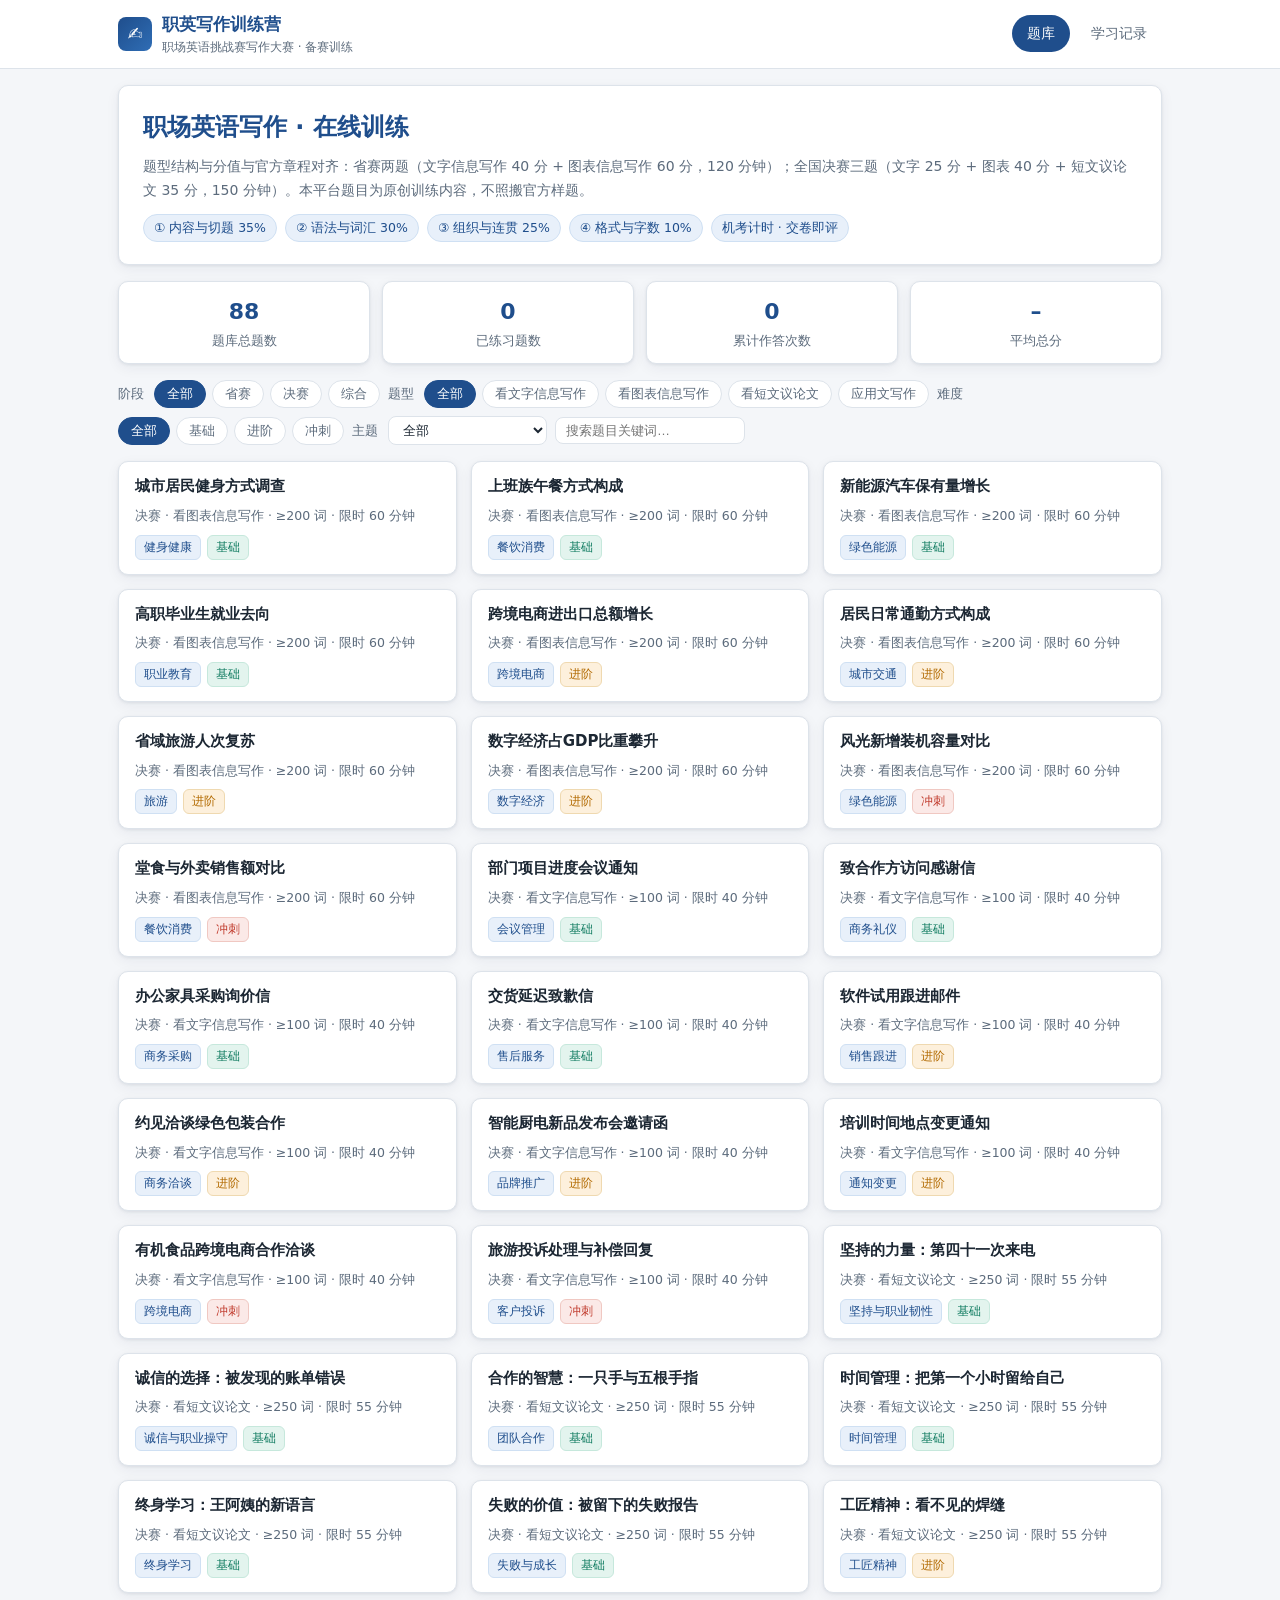
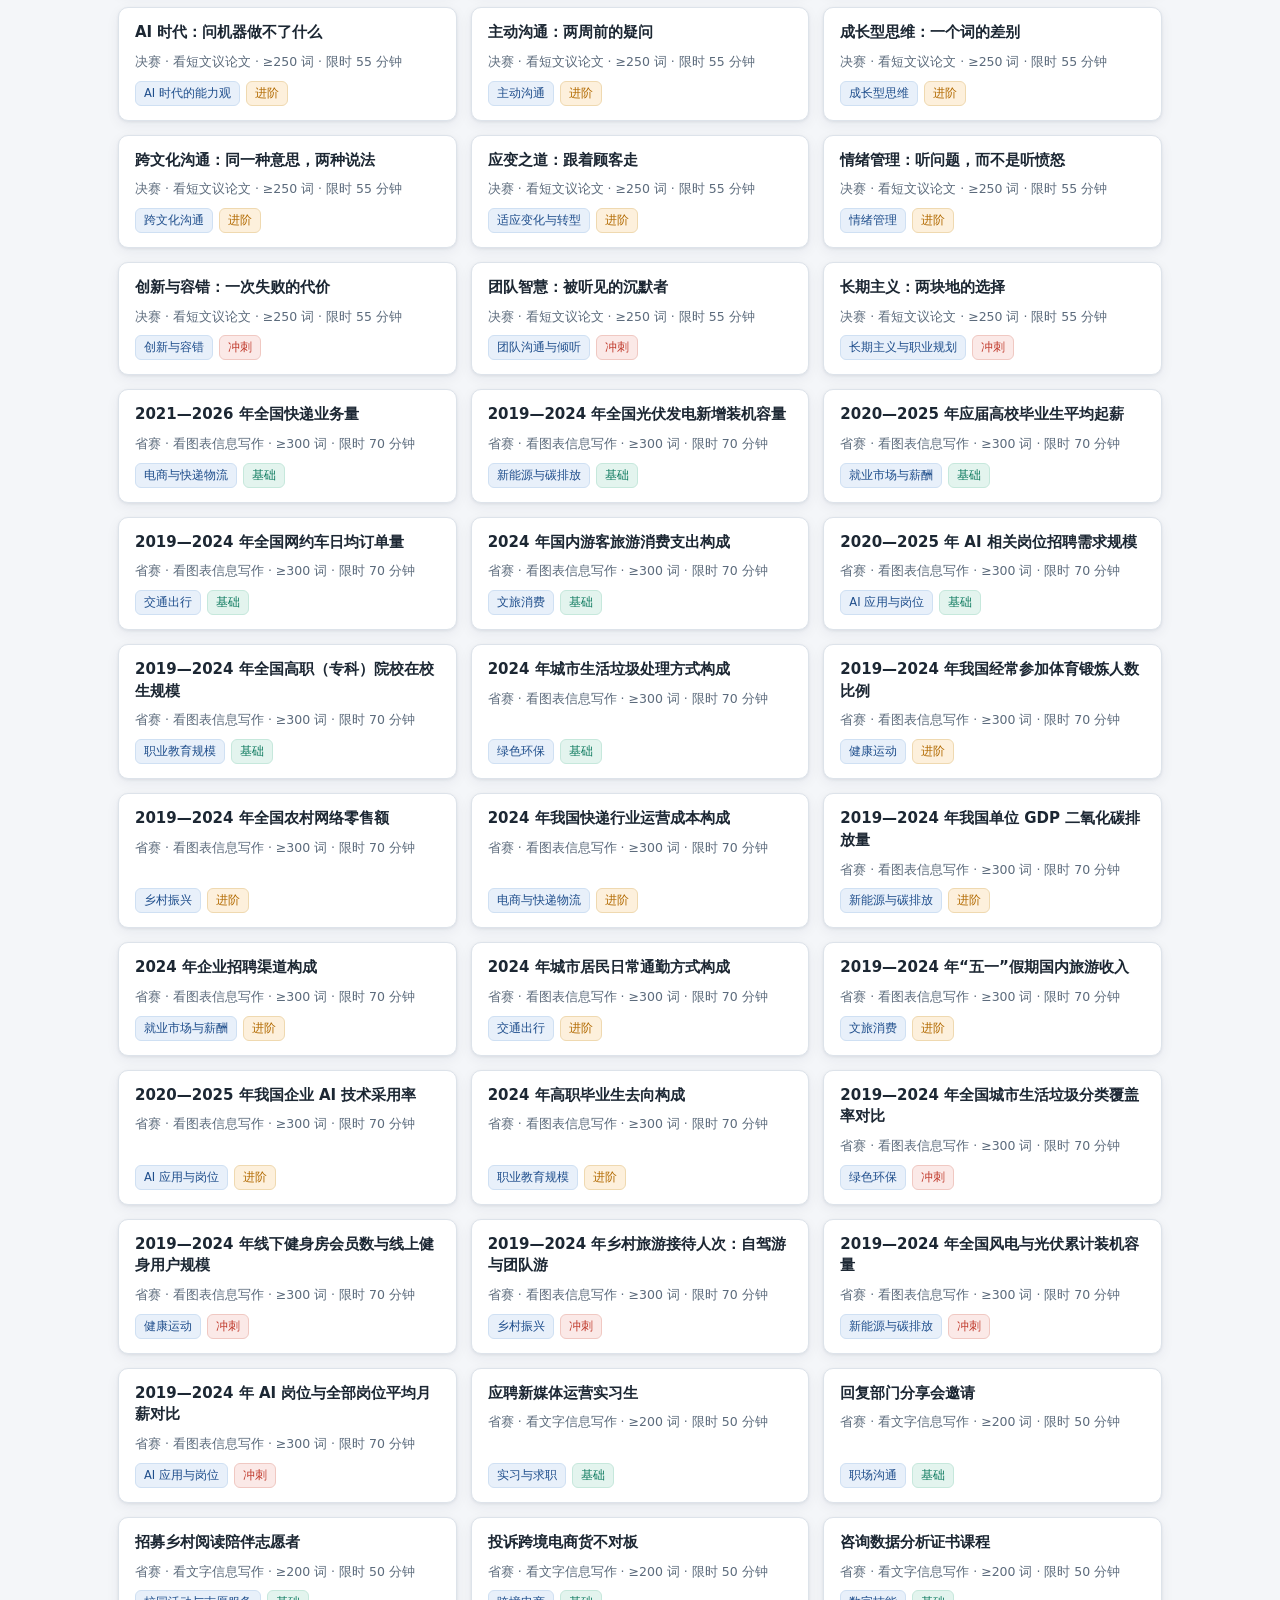
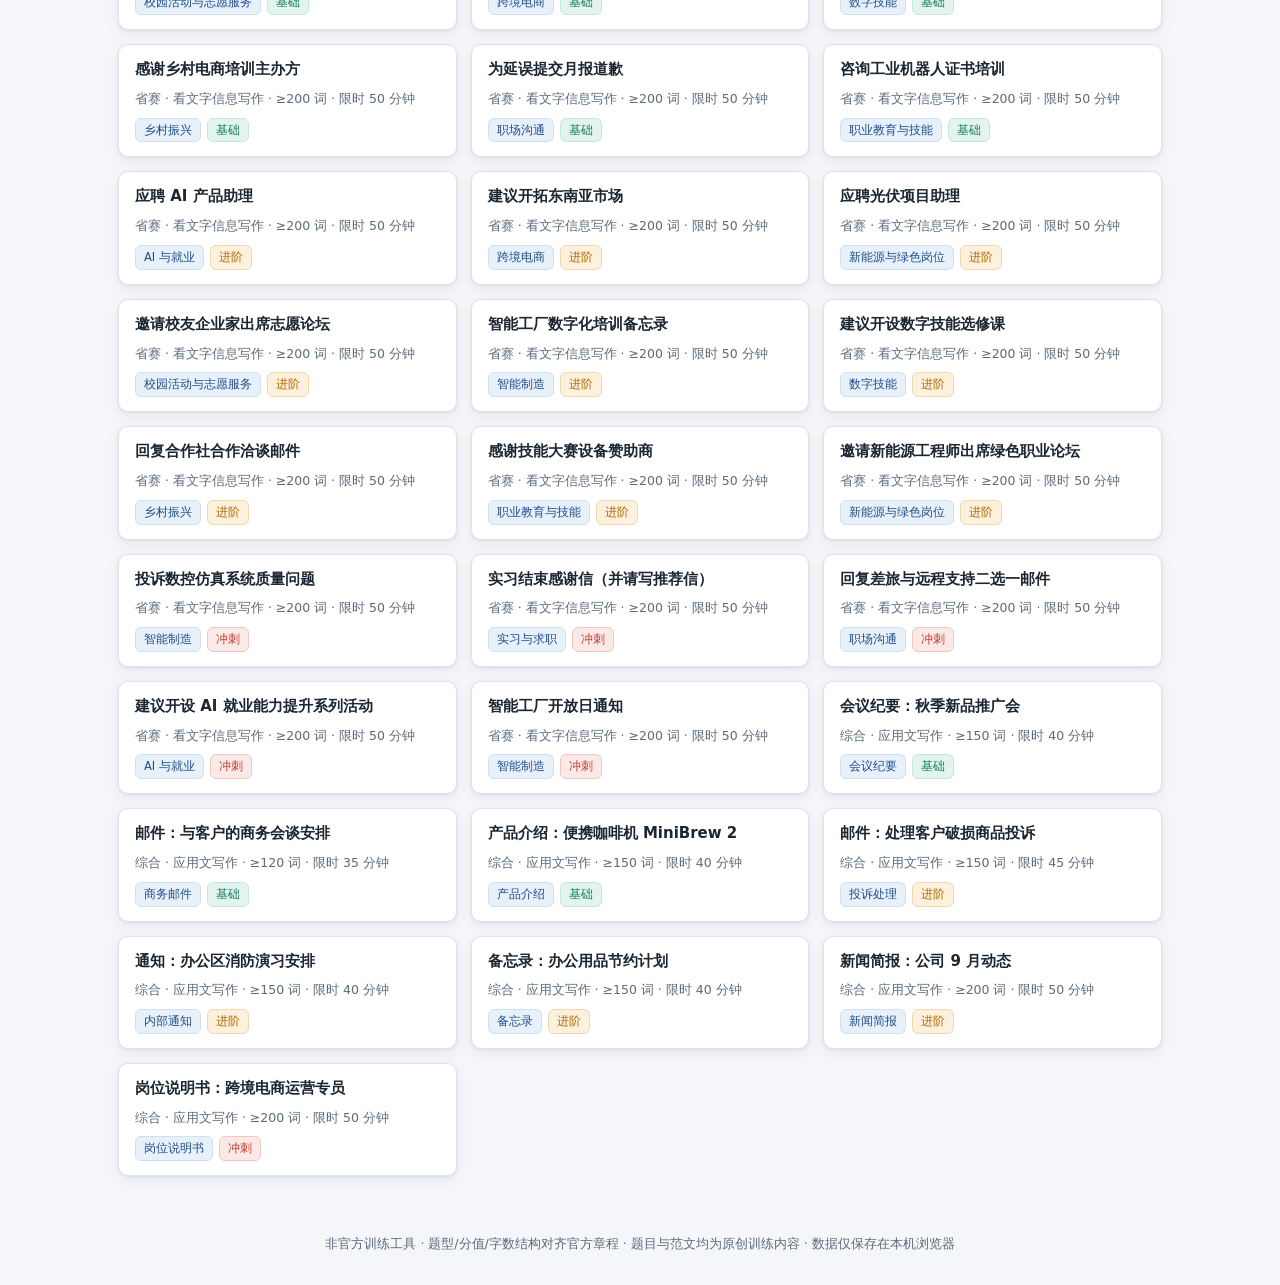
==== index.html @ 0bfd30a5 "feat: 职英写作训练营 · 职场英语挑战赛写作大赛训练网站 - 88 道原创题库（省赛文字 22 / 省赛图表 22 / 决赛文字 10 / 决赛图表 10 / 议论文 16 / 应用文 8） -" ====
<!DOCTYPE html>
<html lang="zh-CN">
<head>
  <meta charset="UTF-8">
  <meta name="viewport" content="width=device-width, initial-scale=1.0">
  <title>职英写作训练营 · 题库</title>
  <link rel="icon" href="data:,">
  <link rel="stylesheet" href="./css/style.css">
</head>
<body>
  <header class="site-header">
    <div class="header-inner">
      <div class="brand">
        <span class="logo">✍</span>
        <div>
          <div class="name">职英写作训练营</div>
          <div class="sub">职场英语挑战赛写作大赛 · 备赛训练</div>
        </div>
      </div>
      <nav class="site-nav">
        <a href="./index.html" class="active">题库</a>
        <a href="./history.html">学习记录</a>
      </nav>
    </div>
  </header>

  <main class="container">
    <section class="card hero">
      <h1>职场英语写作 · 在线训练</h1>
      <p>题型结构与分值与官方章程对齐：省赛两题（文字信息写作 40 分 + 图表信息写作 60 分，120 分钟）；全国决赛三题（文字 25 分 + 图表 40 分 + 短文议论文 35 分，150 分钟）。本平台题目为原创训练内容，不照搬官方样题。</p>
      <div class="rubric">
        <span class="tag">① 内容与切题 35%</span>
        <span class="tag">② 语法与词汇 30%</span>
        <span class="tag">③ 组织与连贯 25%</span>
        <span class="tag">④ 格式与字数 10%</span>
        <span class="tag">机考计时 · 交卷即评</span>
      </div>
    </section>

    <div class="stats">
      <div class="stat"><div class="num" id="statTotal">–</div><div class="lbl">题库总题数</div></div>
      <div class="stat"><div class="num" id="statDone">–</div><div class="lbl">已练习题数</div></div>
      <div class="stat"><div class="num" id="statTimes">–</div><div class="lbl">累计作答次数</div></div>
      <div class="stat"><div class="num" id="statAvg">–</div><div class="lbl">平均总分</div></div>
    </div>

    <div class="filters">
      <span class="flabel">阶段</span>
      <div class="fgroup" id="fStage">
        <button class="chip active" data-v="全部">全部</button>
        <button class="chip" data-v="省赛">省赛</button>
        <button class="chip" data-v="决赛">决赛</button>
        <button class="chip" data-v="综合">综合</button>
      </div>
      <span class="flabel">题型</span>
      <div class="fgroup" id="fType">
        <button class="chip active" data-v="全部">全部</button>
        <button class="chip" data-v="看文字信息写作">看文字信息写作</button>
        <button class="chip" data-v="看图表信息写作">看图表信息写作</button>
        <button class="chip" data-v="看短文议论文">看短文议论文</button>
        <button class="chip" data-v="应用文写作">应用文写作</button>
      </div>
      <span class="flabel">难度</span>
      <div class="fgroup" id="fDiff">
        <button class="chip active" data-v="全部">全部</button>
        <button class="chip" data-v="基础">基础</button>
        <button class="chip" data-v="进阶">进阶</button>
        <button class="chip" data-v="冲刺">冲刺</button>
      </div>
      <span class="flabel">主题</span>
      <select id="fTheme"><option value="全部">全部</option></select>
      <input type="search" id="fSearch" placeholder="搜索题目关键词…">
    </div>

    <div class="qgrid" id="qGrid"></div>
    <div class="empty-tip hidden" id="qEmpty">没有符合条件的题目，换个筛选条件试试。</div>
  </main>

  <footer class="site-footer">
    非官方训练工具 · 题型/分值/字数结构对齐官方章程 · 题目与范文均为原创训练内容 · 数据仅保存在本机浏览器
  </footer>

  <script src="./js/questions-data.js"></script>
  <script src="./js/app.js"></script>
</body>
</html>
---- css/style.css ----
/* ============================================================
   职英写作训练营 · 全站样式
   简洁、专业、专注写作（响应式：电脑 + 手机）
   ============================================================ */
:root {
  --bg: #f4f6f9;
  --card: #ffffff;
  --ink: #1c2733;
  --muted: #5c6b7c;
  --line: #dde3ea;
  --brand: #1f4e8c;
  --brand-2: #2f6db5;
  --brand-soft: #e8f0fa;
  --ok: #0e7a5f;
  --ok-soft: #e3f4ee;
  --warn: #b26a00;
  --warn-soft: #fdf0dc;
  --danger: #c0392b;
  --danger-soft: #fbe9e7;
  --radius: 10px;
  --shadow: 0 1px 3px rgba(20, 40, 70, .08), 0 4px 14px rgba(20, 40, 70, .06);
  --serif: Georgia, "Times New Roman", "Songti SC", serif;
  --mono: "SF Mono", Consolas, "Courier New", monospace;
}

* { box-sizing: border-box; }
html, body { margin: 0; padding: 0; }
body {
  background: var(--bg);
  color: var(--ink);
  font-family: -apple-system, "Segoe UI", "PingFang SC", "Microsoft YaHei", system-ui, sans-serif;
  font-size: 15px;
  line-height: 1.65;
}
a { color: var(--brand-2); text-decoration: none; }
a:hover { text-decoration: underline; }

.container { max-width: 1080px; margin: 0 auto; padding: 16px 18px 48px; }

/* ---------- 顶栏 ---------- */
.site-header {
  background: var(--card);
  border-bottom: 1px solid var(--line);
  position: sticky; top: 0; z-index: 20;
}
.header-inner {
  max-width: 1080px; margin: 0 auto; padding: 10px 18px;
  display: flex; align-items: center; gap: 18px; flex-wrap: wrap;
}
.brand { display: flex; align-items: center; gap: 10px; }
.brand .logo {
  width: 34px; height: 34px; border-radius: 8px;
  background: linear-gradient(135deg, var(--brand), var(--brand-2));
  color: #fff; display: flex; align-items: center; justify-content: center;
  font-size: 18px; flex: 0 0 auto;
}
.brand .name { font-size: 17px; font-weight: 700; color: var(--brand); }
.brand .sub { font-size: 12px; color: var(--muted); }
.site-nav { margin-left: auto; display: flex; gap: 6px; }
.site-nav a {
  padding: 6px 14px; border-radius: 999px; color: var(--muted);
  font-size: 14px; border: 1px solid transparent;
}
.site-nav a:hover { text-decoration: none; background: var(--brand-soft); color: var(--brand); }
.site-nav a.active { background: var(--brand); color: #fff; }

/* ---------- 卡片与区块 ---------- */
.card {
  background: var(--card); border: 1px solid var(--line);
  border-radius: var(--radius); box-shadow: var(--shadow);
  padding: 18px 20px; margin-bottom: 16px;
}
.card h2, .card h3 { margin: 0 0 12px; color: var(--ink); }
h2.sec-title { font-size: 18px; }
h3.sec-title { font-size: 15px; color: var(--brand); }

/* ---------- 首页 hero 与统计 ---------- */
.hero { padding: 22px 24px; }
.hero h1 { margin: 0 0 8px; font-size: 24px; color: var(--brand); }
.hero p { margin: 0; color: var(--muted); font-size: 14px; }
.hero .rubric {
  margin-top: 12px; display: flex; flex-wrap: wrap; gap: 8px;
}
.rubric .tag {
  font-size: 12.5px; color: var(--brand);
  background: var(--brand-soft); border: 1px solid #cfe0f3;
  padding: 3px 10px; border-radius: 999px;
}
.stats {
  display: grid; grid-template-columns: repeat(4, 1fr); gap: 12px; margin-bottom: 16px;
}
.stat {
  background: var(--card); border: 1px solid var(--line); border-radius: var(--radius);
  box-shadow: var(--shadow); padding: 12px 16px; text-align: center;
}
.stat .num { font-size: 22px; font-weight: 700; color: var(--brand); }
.stat .lbl { font-size: 12.5px; color: var(--muted); }

/* ---------- 筛选器 ---------- */
.filters { display: flex; flex-wrap: wrap; gap: 8px; align-items: center; margin-bottom: 16px; }
.filters .fgroup { display: flex; flex-wrap: wrap; gap: 6px; align-items: center; }
.filters .flabel { font-size: 13px; color: var(--muted); margin-right: 2px; }
.chip {
  border: 1px solid var(--line); background: var(--card); color: var(--muted);
  padding: 4px 12px; border-radius: 999px; font-size: 13px; cursor: pointer;
  transition: all .15s;
}
.chip:hover { border-color: var(--brand-2); color: var(--brand); }
.chip.active { background: var(--brand); border-color: var(--brand); color: #fff; }
.filters select, .filters input[type=search] {
  border: 1px solid var(--line); border-radius: 8px; padding: 5px 10px;
  font-size: 13px; background: var(--card); color: var(--ink);
}
.filters input[type=search] { min-width: 170px; }

/* ---------- 题库卡片网格 ---------- */
.qgrid { display: grid; grid-template-columns: repeat(auto-fill, minmax(255px, 1fr)); gap: 14px; }
.qcard {
  background: var(--card); border: 1px solid var(--line); border-radius: var(--radius);
  box-shadow: var(--shadow); padding: 14px 16px; cursor: pointer;
  display: flex; flex-direction: column; gap: 8px; transition: transform .12s, border-color .12s;
}
.qcard:hover { transform: translateY(-2px); border-color: var(--brand-2); }
.qcard .qtitle { font-size: 15px; font-weight: 600; color: var(--ink); line-height: 1.45; }
.qcard .qmeta { font-size: 12.5px; color: var(--muted); }
.qcard .badges { display: flex; flex-wrap: wrap; gap: 6px; margin-top: auto; }
.badge {
  font-size: 11.5px; padding: 2px 8px; border-radius: 6px;
  background: var(--brand-soft); color: var(--brand); border: 1px solid #cfe0f3;
}
.badge.type-b { background: #f0f4e9; color: #4a6b1a; border-color: #d8e4c3; }
.badge.diff-基础 { background: var(--ok-soft); color: var(--ok); border-color: #c6e8dc; }
.badge.diff-进阶 { background: var(--warn-soft); color: var(--warn); border-color: #efd9b0; }
.badge.diff-冲刺 { background: var(--danger-soft); color: var(--danger); border-color: #f0c8c2; }
.badge.done { background: #eef2f7; color: #4a5a6d; border-color: #d5dde6; }

/* ---------- 按钮 ---------- */
.btn {
  display: inline-flex; align-items: center; gap: 6px;
  border: 1px solid var(--line); background: var(--card); color: var(--ink);
  border-radius: 8px; padding: 8px 16px; font-size: 14px; cursor: pointer;
  transition: all .15s; font-family: inherit;
}
.btn:hover { border-color: var(--brand-2); color: var(--brand); }
.btn.primary { background: var(--brand); border-color: var(--brand); color: #fff; }
.btn.primary:hover { background: var(--brand-2); border-color: var(--brand-2); color: #fff; }
.btn.danger { background: var(--danger); border-color: var(--danger); color: #fff; }
.btn.danger:hover { filter: brightness(1.08); color: #fff; }
.btn.ghost { background: transparent; }
.btn:disabled { opacity: .55; cursor: not-allowed; }
.btn.sm { padding: 4px 10px; font-size: 12.5px; border-radius: 6px; }

/* ---------- 作答页 ---------- */
.practice-wrap { display: grid; grid-template-columns: minmax(0, 5fr) minmax(0, 6fr); gap: 16px; align-items: start; }
@media (max-width: 860px) { .practice-wrap { grid-template-columns: 1fr; } }
.sticky-panel { position: sticky; top: 70px; }

.qpanel .qtitle { font-size: 18px; font-weight: 700; margin: 0 0 10px; }
.qpanel .badges { display: flex; flex-wrap: wrap; gap: 6px; margin-bottom: 10px; }
.qpanel .meta-line { font-size: 13px; color: var(--muted); margin-bottom: 12px; }
.qpanel .block-label { font-size: 13px; font-weight: 700; color: var(--brand); margin: 12px 0 6px; }
.materials {
  background: #fafbfd; border: 1px solid var(--line); border-radius: 8px;
  padding: 12px 14px; font-size: 13.5px; white-space: pre-wrap; max-height: 420px; overflow: auto;
}
.tips-list { margin: 6px 0 0; padding-left: 18px; font-size: 13px; color: var(--muted); }
.tips-list li { margin-bottom: 4px; }
.chart-box { background: #fafbfd; border: 1px solid var(--line); border-radius: 8px; padding: 12px; }
.chart-box svg { width: 100%; height: auto; display: block; }
.chart-note { font-size: 12px; color: var(--muted); margin-top: 6px; }

/* 计时器 */
.timer-bar {
  display: flex; align-items: center; justify-content: space-between; gap: 10px;
  background: var(--card); border: 1px solid var(--line); border-radius: var(--radius);
  box-shadow: var(--shadow); padding: 10px 16px; margin-bottom: 12px;
}
.timer { font-family: var(--mono); font-size: 26px; font-weight: 700; color: var(--brand); }
.timer.warn { color: var(--warn); }
.timer.over { color: var(--danger); }
.timer-lbl { font-size: 12.5px; color: var(--muted); }

.write-card { padding: 16px 20px; }
.counter-line {
  display: flex; flex-wrap: wrap; gap: 14px; align-items: center;
  font-size: 13px; color: var(--muted); margin-bottom: 8px;
}
.counter-line b { color: var(--ink); }
.counter-line .ok { color: var(--ok); font-weight: 700; }
.counter-line .bad { color: var(--danger); font-weight: 700; }
#essay {
  width: 100%; min-height: 380px; resize: vertical;
  border: 1px solid var(--line); border-radius: 8px; padding: 14px 16px;
  font-family: var(--serif); font-size: 16px; line-height: 1.8; color: var(--ink);
  background: #fff; outline: none;
}
#essay:focus { border-color: var(--brand-2); box-shadow: 0 0 0 3px rgba(47,109,181,.15); }
.actions { display: flex; flex-wrap: wrap; gap: 10px; margin-top: 12px; }

/* ---------- 结果页 ---------- */
.score-head { display: flex; flex-wrap: wrap; gap: 20px; align-items: center; }
.score-total { text-align: center; min-width: 130px; }
.score-total .big { font-size: 46px; font-weight: 800; color: var(--brand); line-height: 1.1; }
.score-total .grade {
  display: inline-block; margin-top: 4px; padding: 2px 14px; border-radius: 999px;
  font-size: 15px; font-weight: 700; background: var(--brand-soft); color: var(--brand);
}
.score-total .grade.g-A { background: var(--ok-soft); color: var(--ok); }
.score-total .grade.g-B { background: #e9f0fb; color: #3566b8; }
.score-total .grade.g-C { background: var(--warn-soft); color: var(--warn); }
.score-total .grade.g-D { background: var(--danger-soft); color: var(--danger); }
.score-meta { font-size: 13px; color: var(--muted); line-height: 1.9; }
.mode-badge { font-size: 12px; padding: 2px 8px; border-radius: 6px; background: #eef2f7; color: #4a5a6d; border: 1px solid #d5dde6; }

.dims { display: grid; grid-template-columns: 1fr 1fr; gap: 12px; }
@media (max-width: 640px) { .dims { grid-template-columns: 1fr; } }
.dim { border: 1px solid var(--line); border-radius: 8px; padding: 12px 14px; background: #fafbfd; }
.dim .dim-head { display: flex; justify-content: space-between; align-items: baseline; margin-bottom: 6px; }
.dim .dim-name { font-size: 14px; font-weight: 600; }
.dim .dim-score { font-size: 18px; font-weight: 700; color: var(--brand); }
.bar-track { height: 8px; background: #e6ebf1; border-radius: 999px; overflow: hidden; }
.bar-fill { height: 100%; background: linear-gradient(90deg, var(--brand-2), var(--brand)); border-radius: 999px; }
.dim .dim-comment { font-size: 12.5px; color: var(--muted); margin-top: 8px; }

.err-item {
  border: 1px solid var(--line); border-left: 4px solid var(--brand-2);
  border-radius: 6px; padding: 10px 12px; margin-bottom: 8px; background: #fafbfd;
}
.err-item.sev-error { border-left-color: var(--danger); }
.err-item.sev-warning { border-left-color: var(--warn); }
.err-item.sev-tip { border-left-color: #9aa7b5; }
.err-item .err-head { display: flex; flex-wrap: wrap; gap: 8px; align-items: center; margin-bottom: 4px; }
.err-tag { font-size: 11px; padding: 1px 7px; border-radius: 4px; font-weight: 700; }
.err-tag.sev-error { background: var(--danger-soft); color: var(--danger); }
.err-tag.sev-warning { background: var(--warn-soft); color: var(--warn); }
.err-tag.sev-tip { background: #eef2f7; color: #4a5a6d; }
.err-item .err-title { font-size: 13.5px; font-weight: 600; }
.err-item .err-quote {
  font-family: var(--serif); font-size: 13.5px; color: var(--danger);
  background: #fff; border: 1px dashed var(--line); border-radius: 6px;
  padding: 6px 10px; margin: 6px 0; word-break: break-word;
}
.err-item .err-explain, .err-item .err-fix { font-size: 13px; margin: 2px 0; }
.err-item .err-fix b { color: var(--ok); }

.suggest-list { padding-left: 20px; margin: 6px 0; }
.suggest-list li { margin-bottom: 8px; font-size: 14px; }

.model-answer {
  font-family: var(--serif); font-size: 15px; line-height: 1.9; white-space: pre-wrap;
  background: #fafbfd; border: 1px solid var(--line); border-radius: 8px; padding: 14px 16px;
}
.reveal-zone { text-align: center; padding: 14px; border: 1px dashed var(--line); border-radius: 8px; }
.my-essay { font-family: var(--serif); white-space: pre-wrap; font-size: 14.5px; background: #fafbfd; border: 1px solid var(--line); border-radius: 8px; padding: 12px 14px; }

/* ---------- 学习记录 ---------- */
.history-table-wrap { overflow-x: auto; }
table.history { width: 100%; border-collapse: collapse; font-size: 13.5px; }
table.history th, table.history td {
  border-bottom: 1px solid var(--line); padding: 9px 10px; text-align: left; vertical-align: top;
}
table.history th { color: var(--muted); font-weight: 600; font-size: 12.5px; white-space: nowrap; }
table.history td.dims-cell { font-size: 12px; color: var(--muted); }
.chart-wrap svg { width: 100%; height: auto; display: block; }

/* ---------- 页脚 ---------- */
.site-footer { text-align: center; font-size: 12.5px; color: var(--muted); padding: 10px 0 30px; }
.empty-tip { color: var(--muted); text-align: center; padding: 30px 10px; font-size: 14px; }

/* ---------- 弹窗（确认提交） ---------- */
dialog.modal {
  border: 1px solid var(--line); border-radius: var(--radius); box-shadow: var(--shadow);
  padding: 22px 24px; max-width: 420px; width: calc(100% - 40px);
}
dialog.modal::backdrop { background: rgba(20, 30, 45, .45); }
dialog.modal h3 { margin: 0 0 10px; }
dialog.modal p { font-size: 14px; color: var(--muted); margin: 8px 0; }
dialog.modal .actions { justify-content: flex-end; }

/* ---------- 加载遮罩 ---------- */
.loading-overlay {
  position: fixed; inset: 0; background: rgba(244, 246, 249, .88);
  display: flex; align-items: center; justify-content: center; z-index: 50;
}
.loading-box { text-align: center; }
.spinner {
  width: 36px; height: 36px; border: 4px solid var(--brand-soft);
  border-top-color: var(--brand); border-radius: 50%; margin: 0 auto 12px;
  animation: spin 0.9s linear infinite;
}
@keyframes spin { to { transform: rotate(360deg); } }

.hidden { display: none !important; }
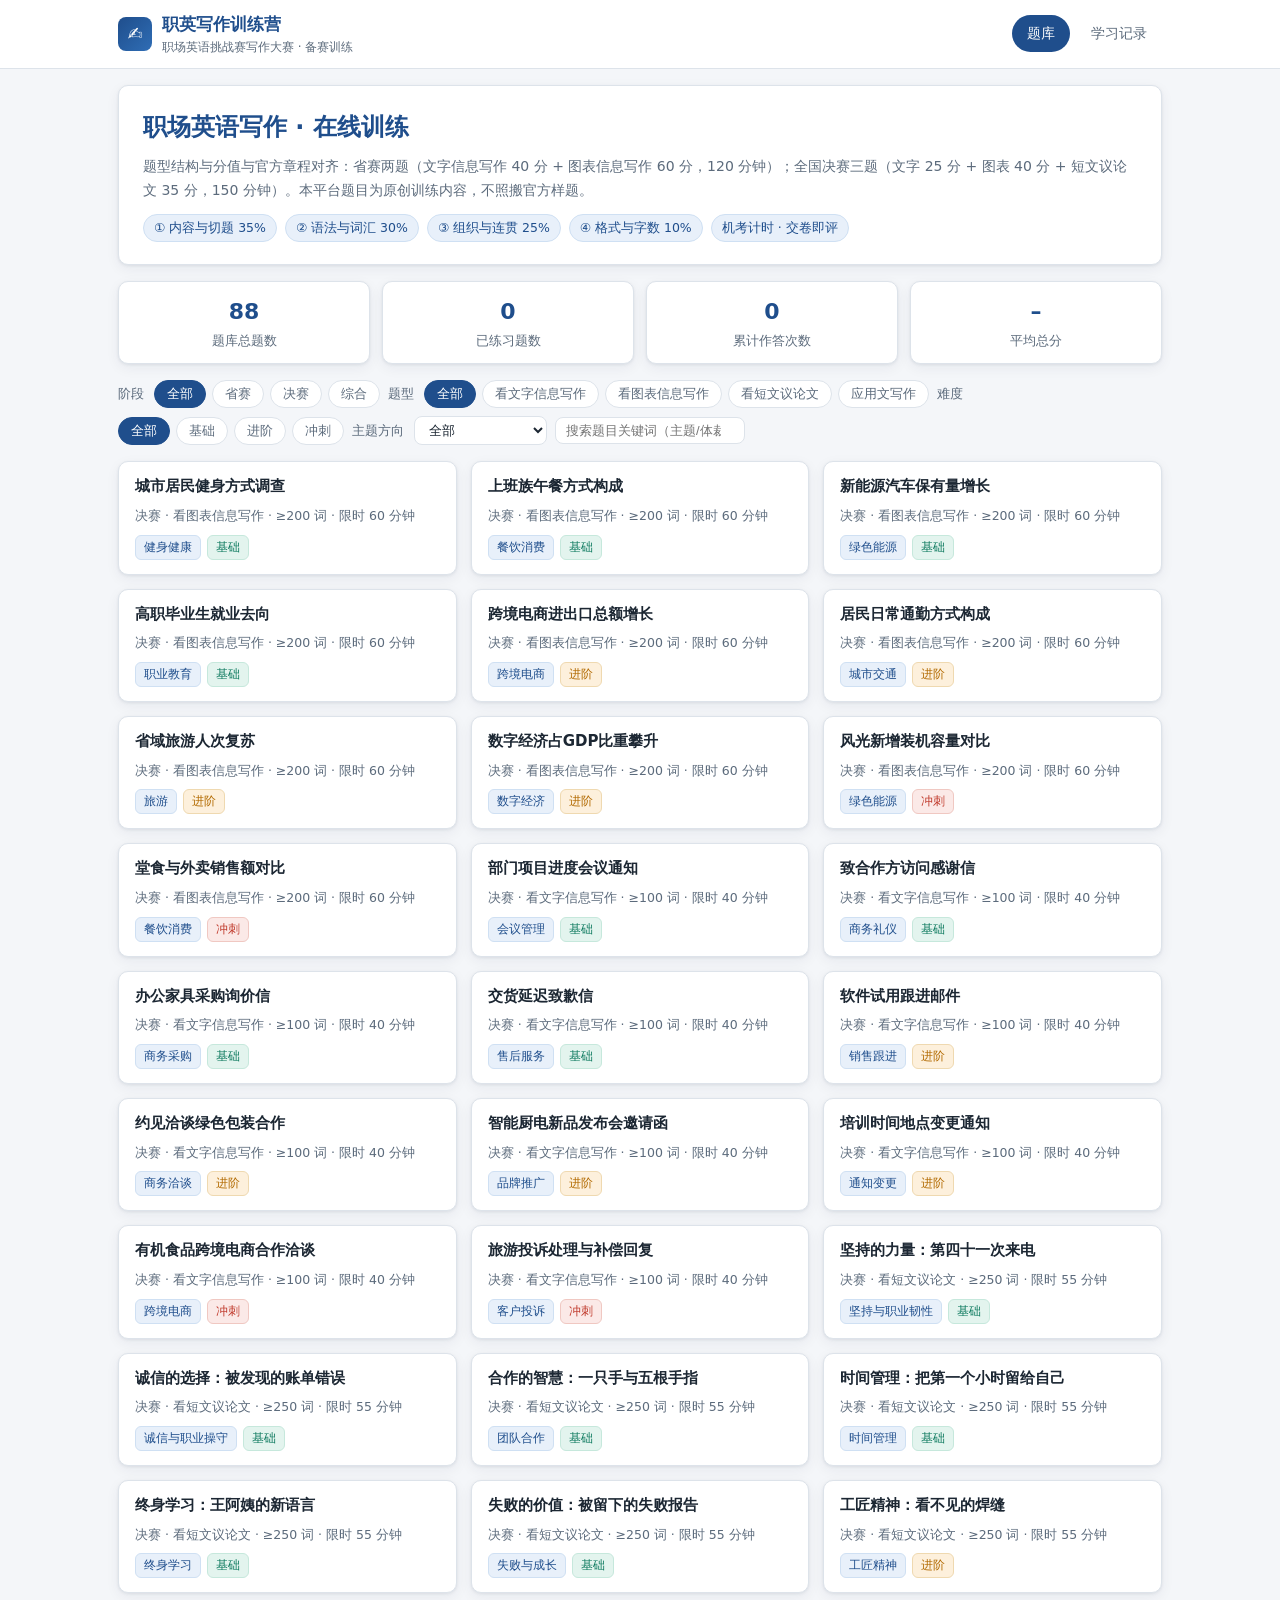
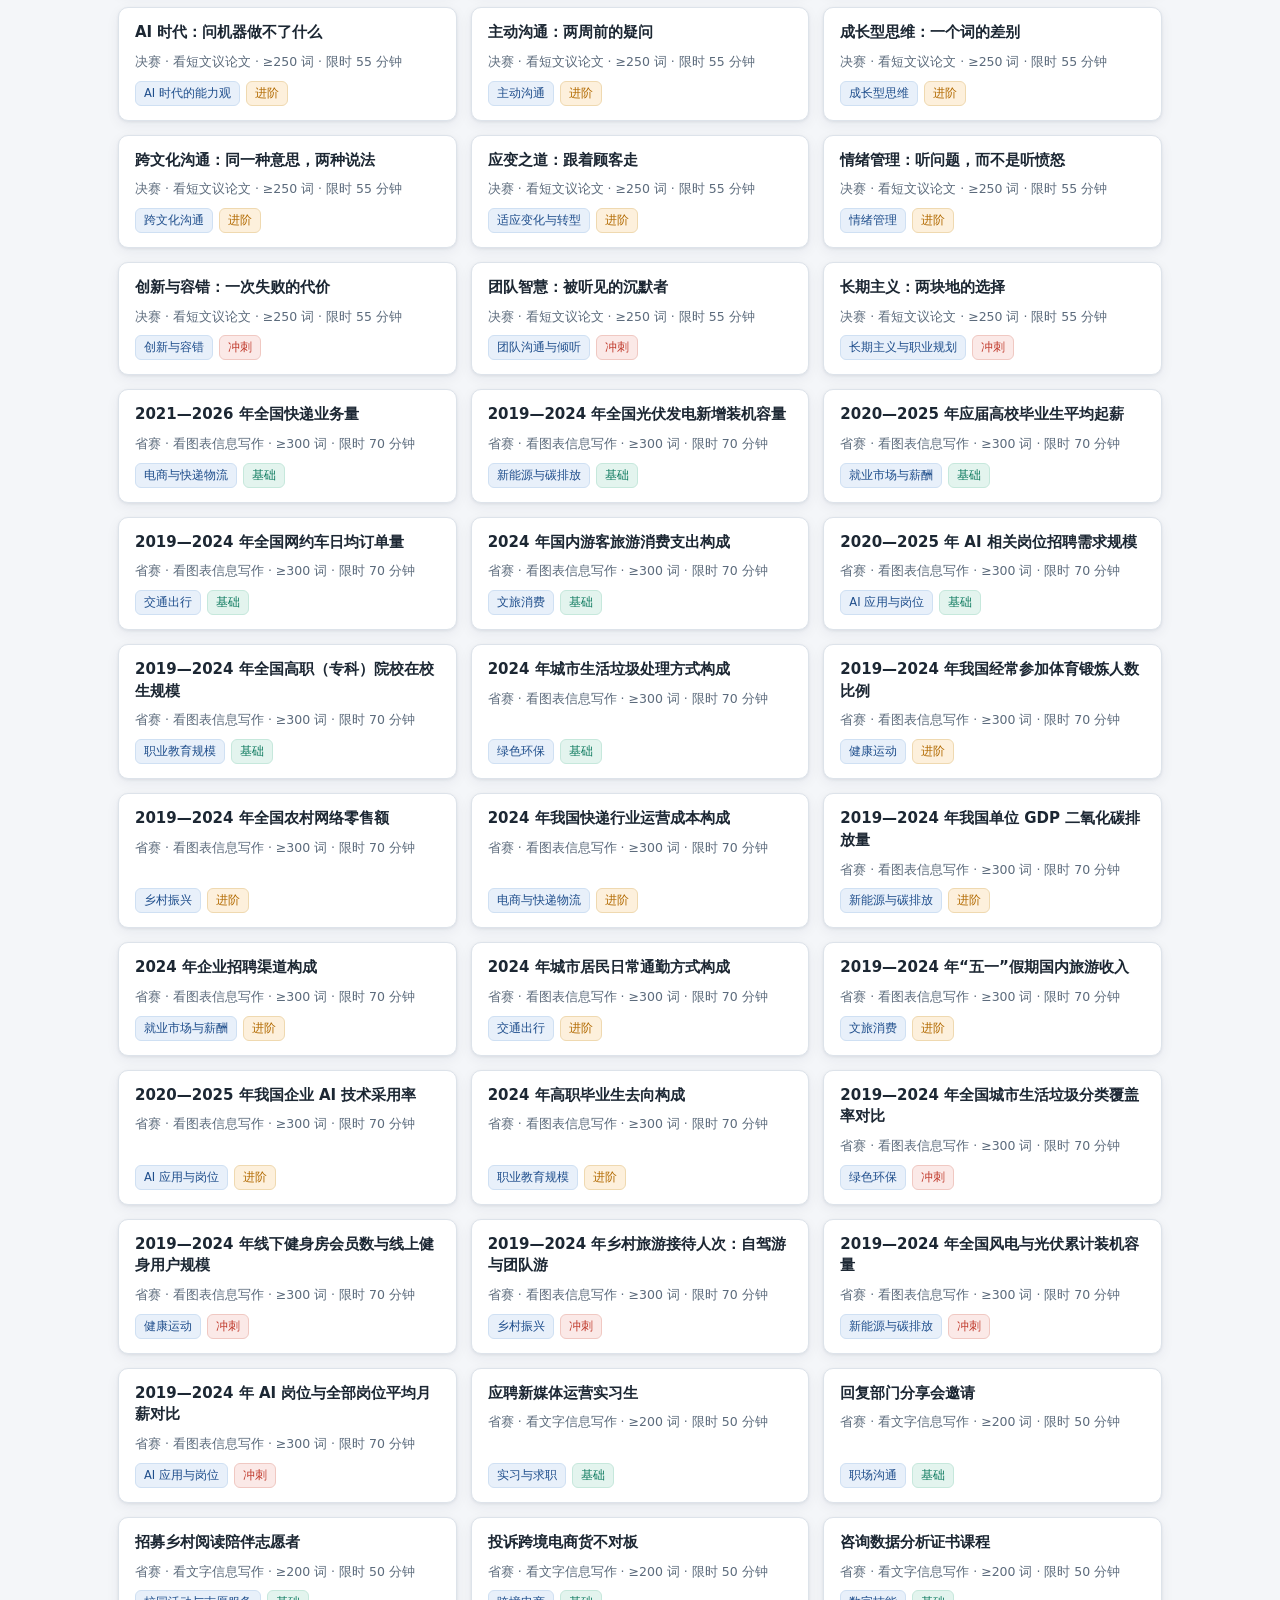
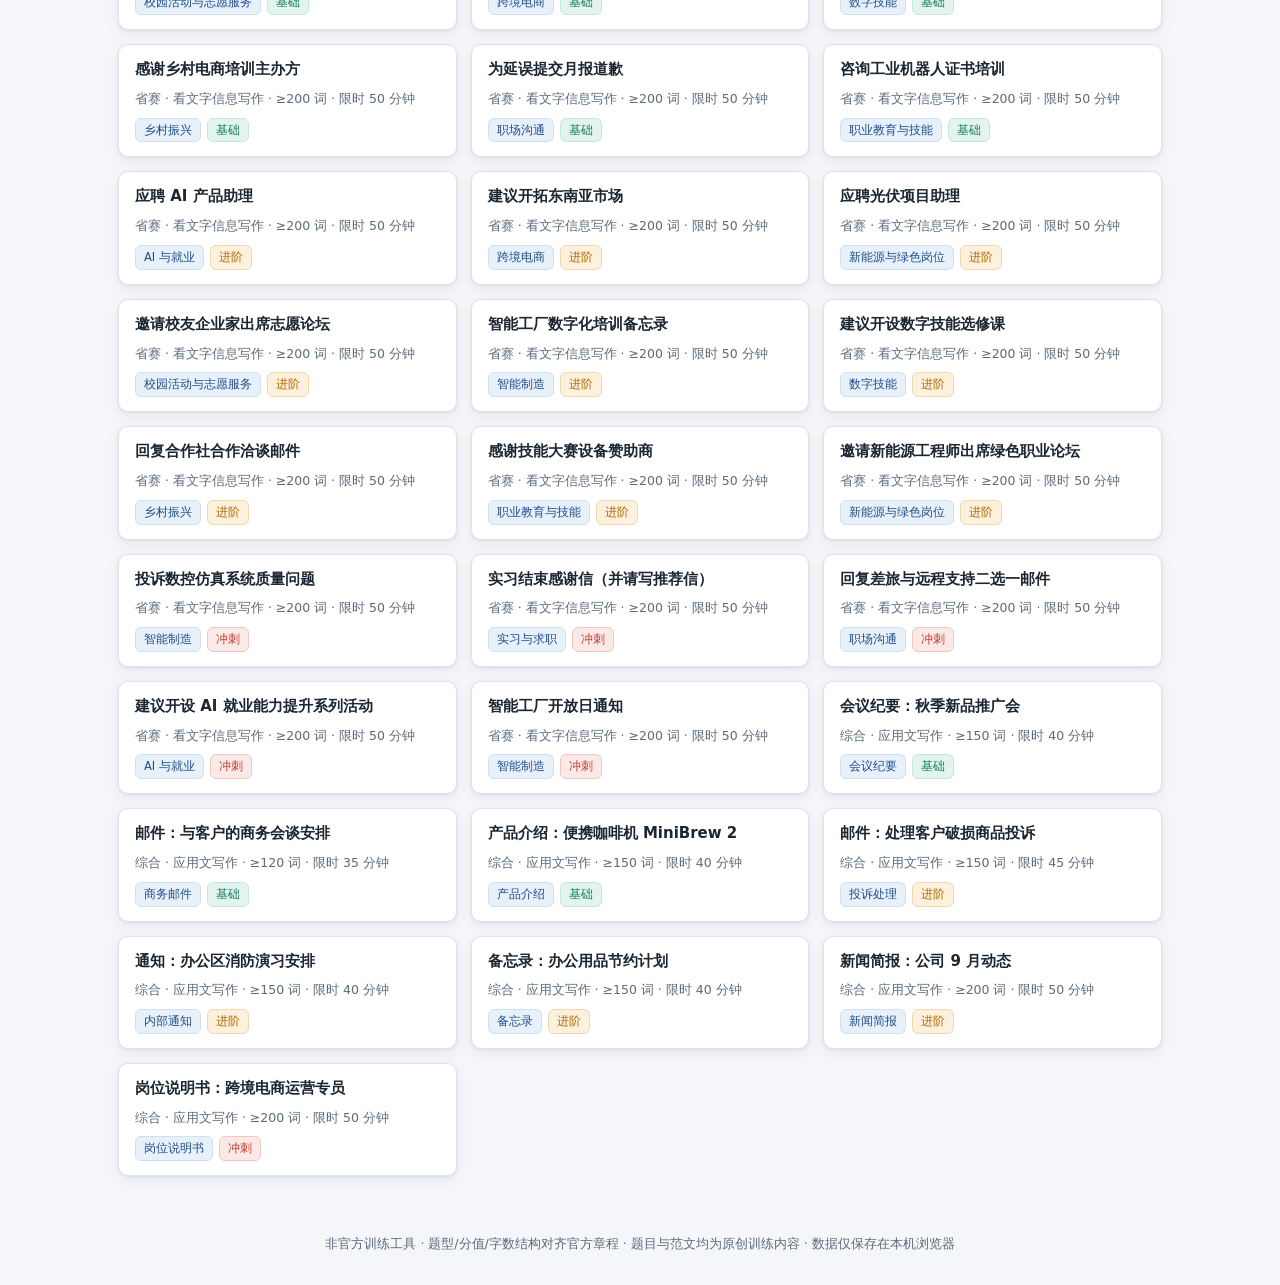
==== commit fb495773: "feat: 职英写作训练营 · 职场英语挑战赛写作大赛训练网站 - 88 道原创题库（省赛文字 22 / 省赛图表 22 / 决赛文字 10 / 决赛图表 10 / 议论文 16 / 应用文 8） -" ====
--- a/index.html
+++ b/index.html
@@ -67,9 +67,9 @@
         <button class="chip" data-v="进阶">进阶</button>
         <button class="chip" data-v="冲刺">冲刺</button>
       </div>
-      <span class="flabel">主题</span>
-      <select id="fTheme"><option value="全部">全部</option></select>
-      <input type="search" id="fSearch" placeholder="搜索题目关键词…">
+      <span class="flabel">主题方向</span>
+      <select id="fTopic"><option value="全部">全部</option></select>
+      <input type="search" id="fSearch" placeholder="搜索题目关键词（主题/体裁/标题）…">
     </div>
 
     <div class="qgrid" id="qGrid"></div>
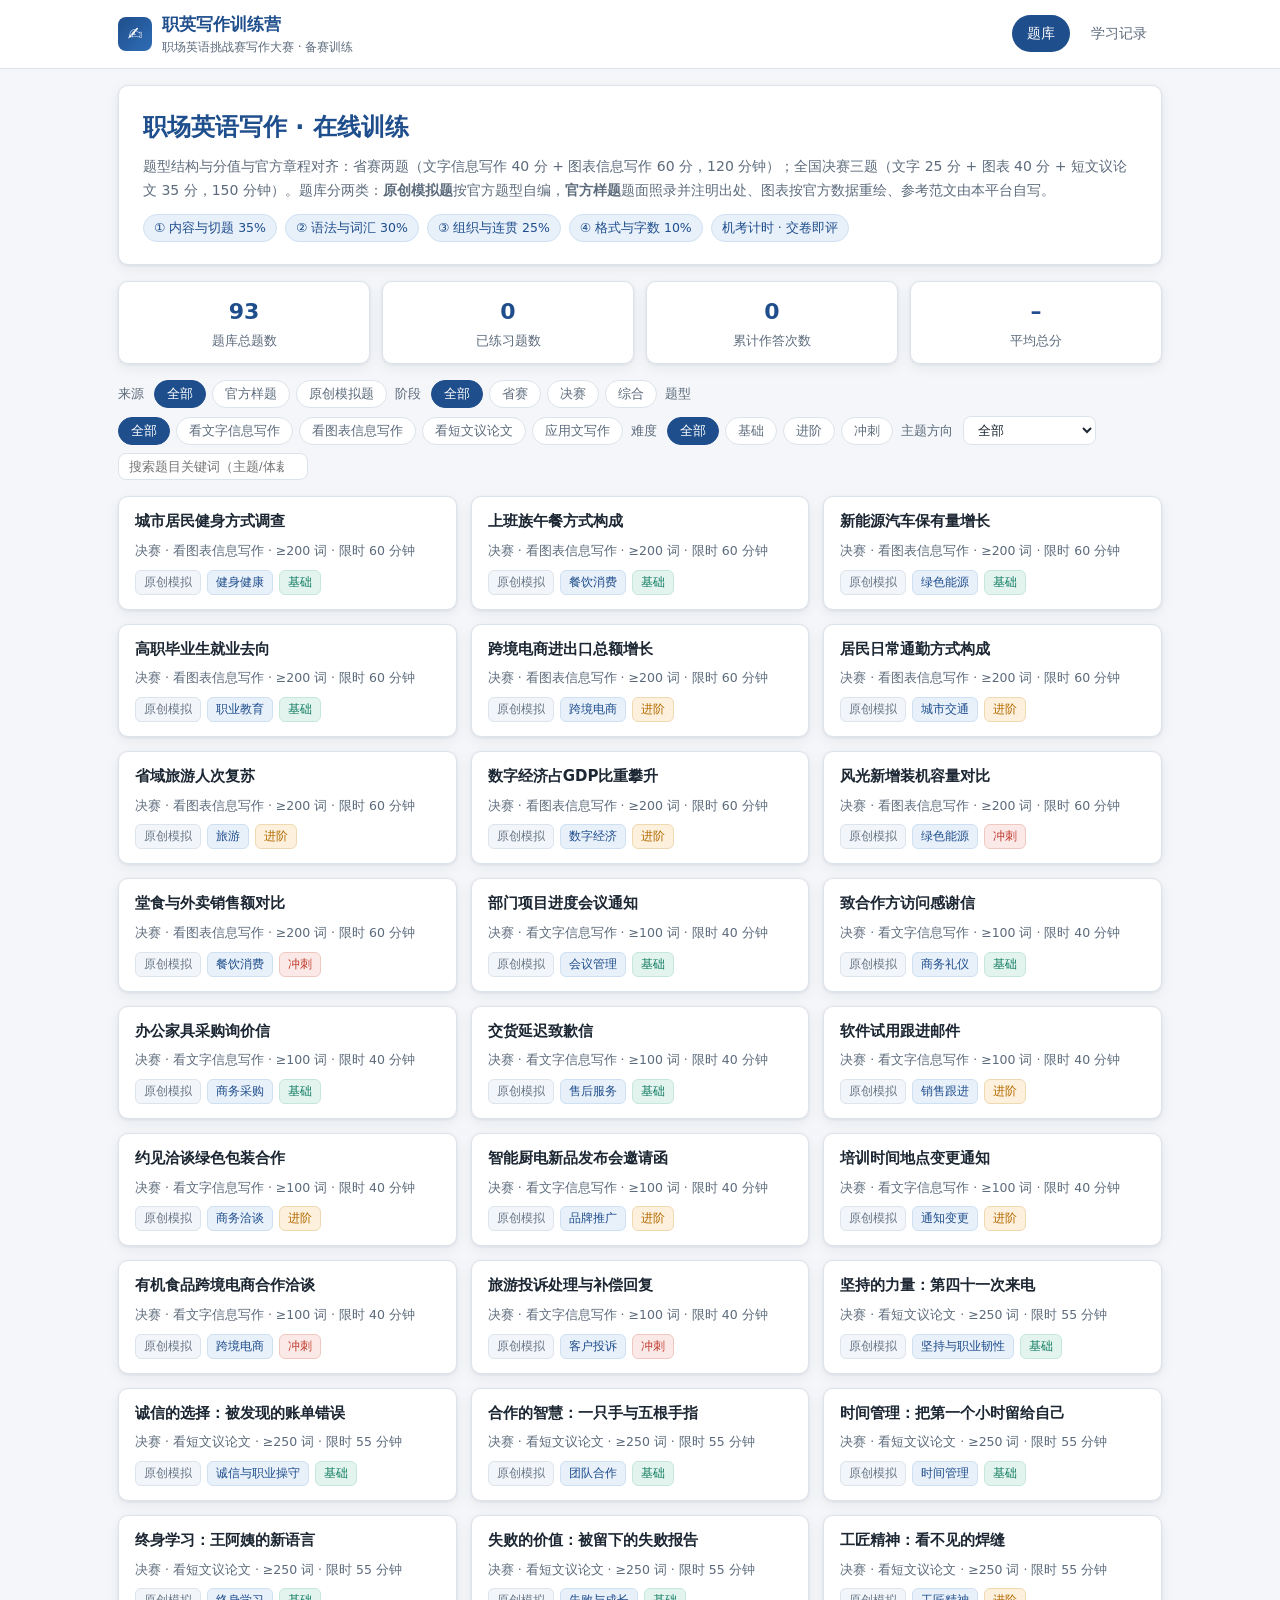
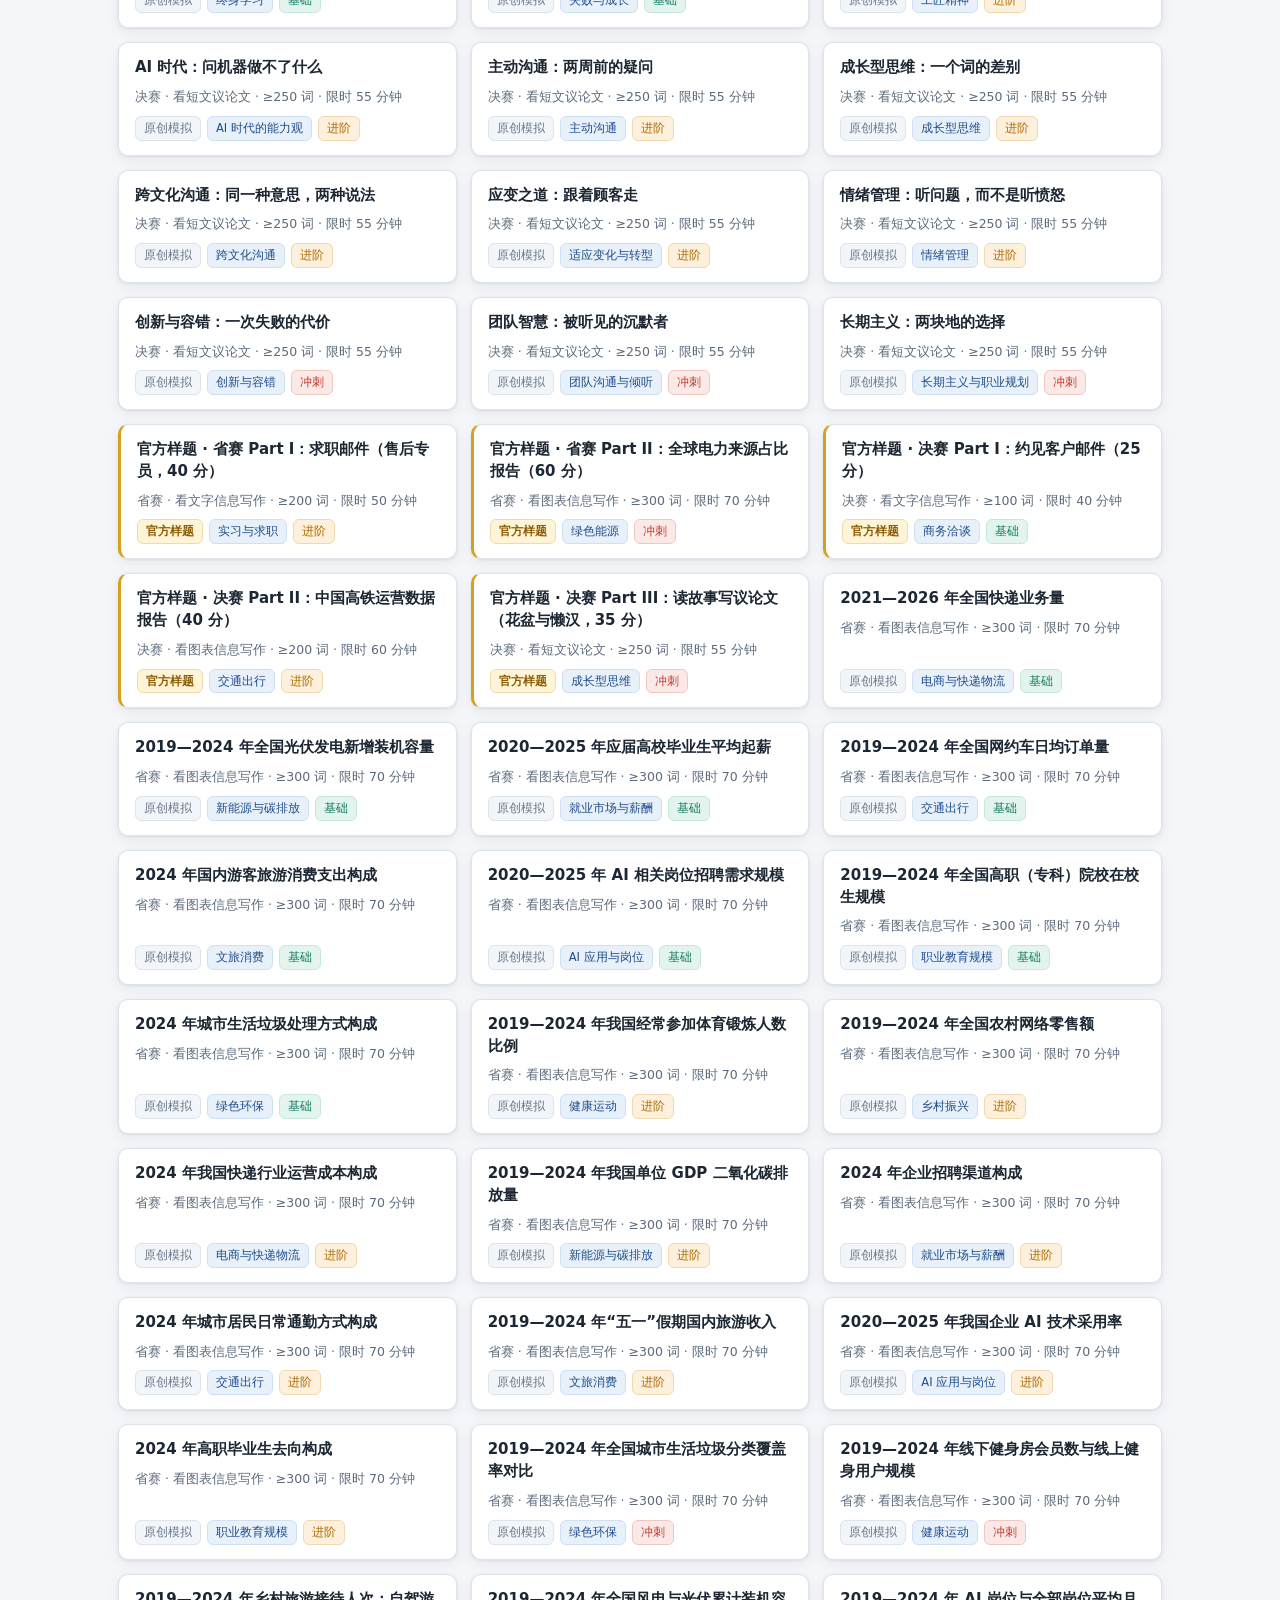
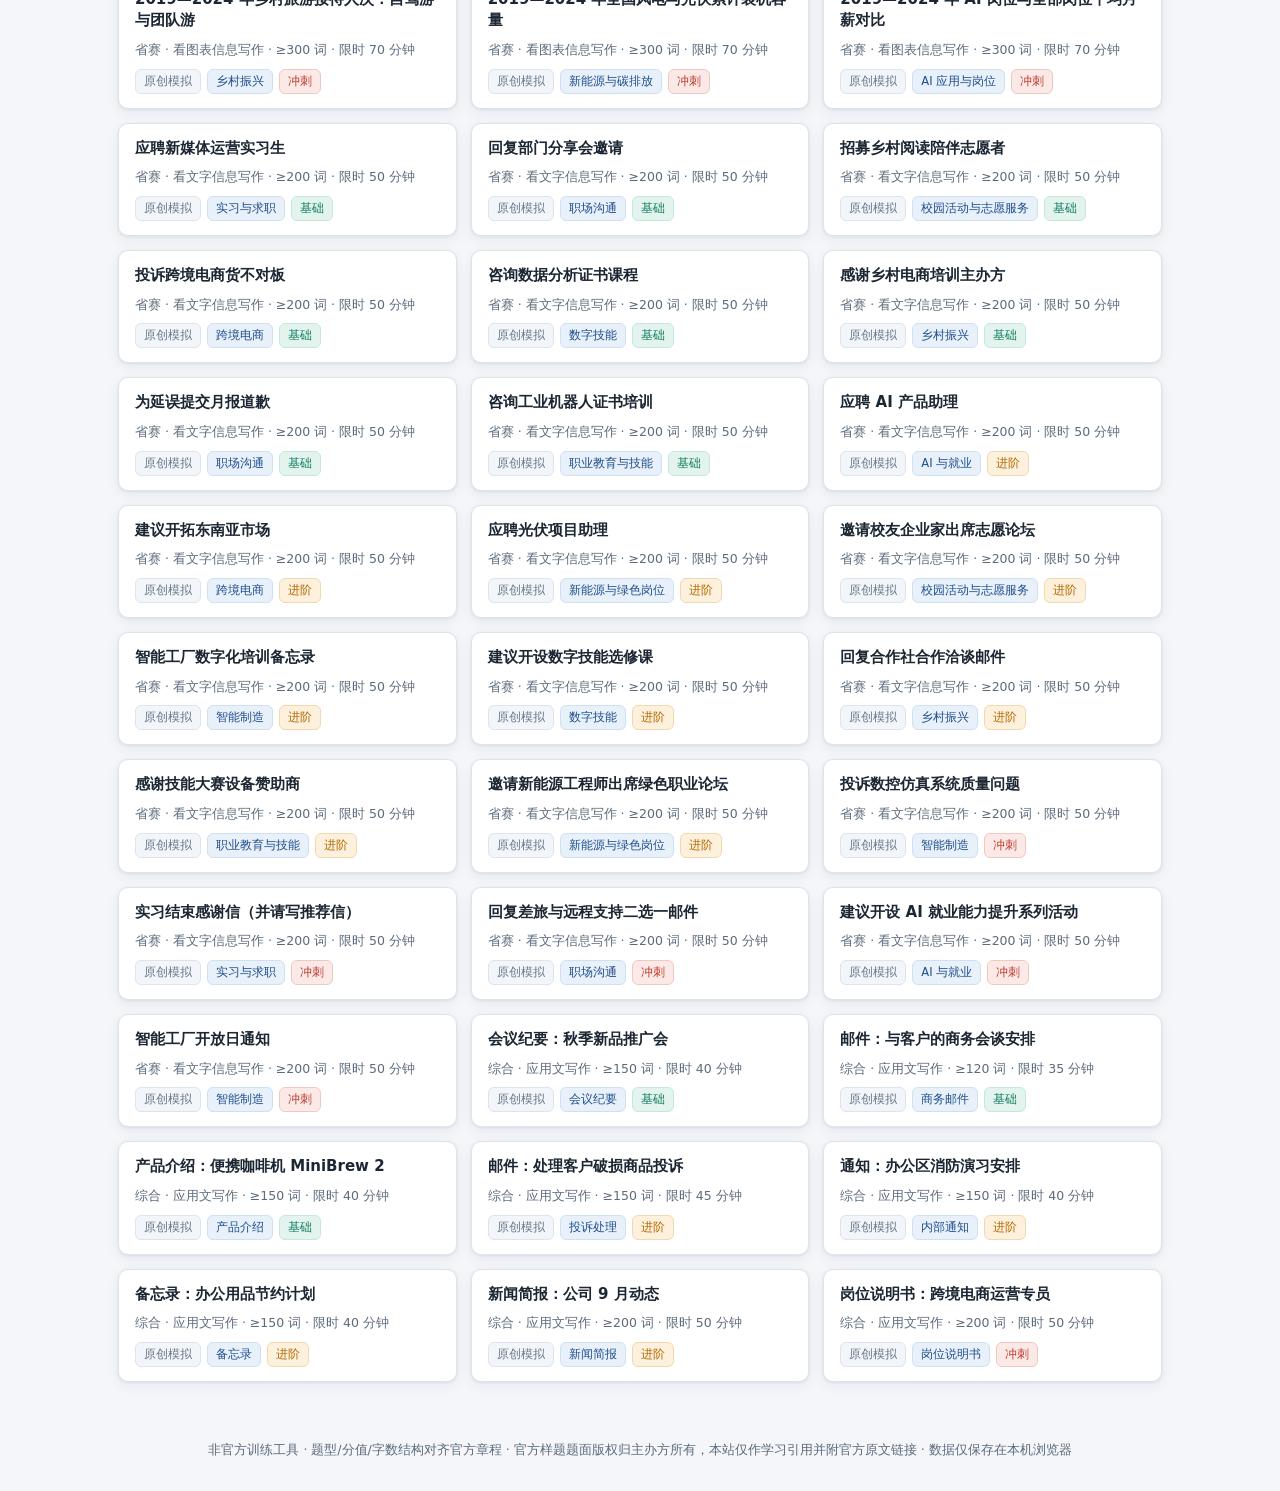
==== commit 0b53f644: "feat: 职英写作训练营 · 职场英语挑战赛写作大赛训练网站 - 88 道原创题库（省赛文字 22 / 省赛图表 22 / 决赛文字 10 / 决赛图表 10 / 议论文 16 / 应用文 8） -" ====
--- a/index.html
+++ b/index.html
@@ -27,7 +27,7 @@
   <main class="container">
     <section class="card hero">
       <h1>职场英语写作 · 在线训练</h1>
-      <p>题型结构与分值与官方章程对齐：省赛两题（文字信息写作 40 分 + 图表信息写作 60 分，120 分钟）；全国决赛三题（文字 25 分 + 图表 40 分 + 短文议论文 35 分，150 分钟）。本平台题目为原创训练内容，不照搬官方样题。</p>
+      <p>题型结构与分值与官方章程对齐：省赛两题（文字信息写作 40 分 + 图表信息写作 60 分，120 分钟）；全国决赛三题（文字 25 分 + 图表 40 分 + 短文议论文 35 分，150 分钟）。题库分两类：<b>原创模拟题</b>按官方题型自编，<b>官方样题</b>题面照录并注明出处、图表按官方数据重绘、参考范文由本平台自写。</p>
       <div class="rubric">
         <span class="tag">① 内容与切题 35%</span>
         <span class="tag">② 语法与词汇 30%</span>
@@ -45,6 +45,12 @@
     </div>
 
     <div class="filters">
+      <span class="flabel">来源</span>
+      <div class="fgroup" id="fSource">
+        <button class="chip active" data-v="全部">全部</button>
+        <button class="chip" data-v="官方样题">官方样题</button>
+        <button class="chip" data-v="原创模拟题">原创模拟题</button>
+      </div>
       <span class="flabel">阶段</span>
       <div class="fgroup" id="fStage">
         <button class="chip active" data-v="全部">全部</button>
@@ -77,7 +83,7 @@
   </main>
 
   <footer class="site-footer">
-    非官方训练工具 · 题型/分值/字数结构对齐官方章程 · 题目与范文均为原创训练内容 · 数据仅保存在本机浏览器
+    非官方训练工具 · 题型/分值/字数结构对齐官方章程 · 官方样题题面版权归主办方所有，本站仅作学习引用并附官方原文链接 · 数据仅保存在本机浏览器
   </footer>
 
   <script src="./js/questions-data.js"></script>
--- a/css/style.css
+++ b/css/style.css
@@ -133,6 +133,16 @@
 .badge.diff-进阶 { background: var(--warn-soft); color: var(--warn); border-color: #efd9b0; }
 .badge.diff-冲刺 { background: var(--danger-soft); color: var(--danger); border-color: #f0c8c2; }
 .badge.done { background: #eef2f7; color: #4a5a6d; border-color: #d5dde6; }
+/* 题目来源：官方样题用品牌金突出，原创模拟题保持低饱和灰蓝 */
+.badge.official { background: #fff4d6; color: #8a5a00; border-color: #eddcae; font-weight: 600; }
+.badge.orig { background: #f2f5f9; color: #6a7889; border-color: #dde4ec; }
+.qcard.official { border-left: 3px solid #d8a119; }
+.official-note {
+  margin: 0 0 10px; padding: 8px 10px; border-radius: 8px;
+  background: #fff9e9; border: 1px solid #eddcae; color: #7a5a12;
+  font-size: 12.5px; line-height: 1.6;
+}
+.official-note a { color: #1f4e8c; text-decoration: underline; }
 
 /* ---------- 按钮 ---------- */
 .btn {
